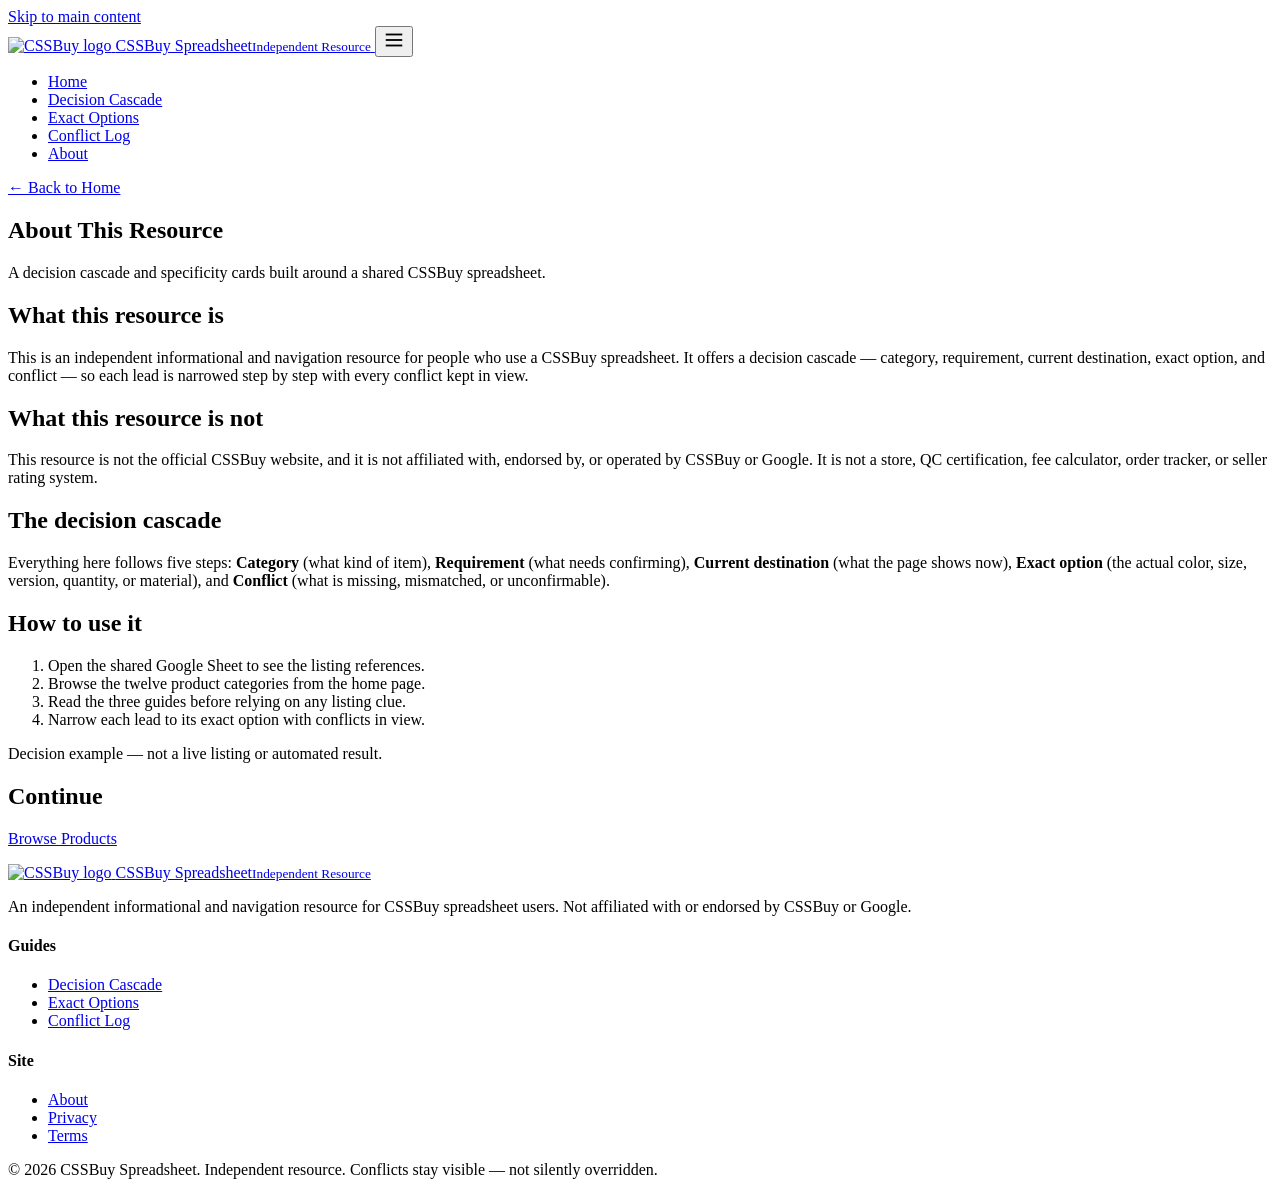
==== about/index.html @ 23446684 "Add about/index.html" ====
<!DOCTYPE html>
<html lang="en">
<head>
  <meta charset="UTF-8">
  <meta name="viewport" content="width=device-width, initial-scale=1.0">
  <title>About | CSSBuy Spreadsheet</title>
  <meta name="description" content="About this independent CSSBuy spreadsheet resource: a decision cascade and specificity cards, not an official CSSBuy service.">
  <link rel="canonical" href="https://repglide.github.io/cssbuy-spreadsheet/about/">
  <link rel="icon" type="image/png" href="../assets/images/favicon.png">
  <link rel="stylesheet" href="../assets/css/styles.css">
  <meta name="robots" content="index, follow">
</head>
<body>
  <a href="#main-content" class="skip-link">Skip to main content</a>

  <header class="site-header">
    <div class="container header-inner">
      <a href="../index.html" class="brand" aria-label="CSSBuy Spreadsheet Home">
        <img src="../assets/images/logo.png" alt="CSSBuy logo" width="34" height="34">
        <span class="brand-name">CSSBuy Spreadsheet<small>Independent Resource</small></span>
      </a>
      <button class="mobile-nav-toggle" aria-expanded="false" aria-label="Toggle navigation menu">
        <svg viewBox="0 0 24 24" fill="none" stroke="currentColor" stroke-width="2" width="22" height="22"><line x1="3" y1="6" x2="21" y2="6"></line><line x1="3" y1="12" x2="21" y2="12"></line><line x1="3" y1="18" x2="21" y2="18"></line></svg>
      </button>
      <nav class="main-nav" aria-label="Primary Navigation">
        <ul>
          <li><a href="../index.html">Home</a></li>
          <li><a href="../decision-cascade-guide/">Decision Cascade</a></li>
          <li><a href="../exact-option-guide/">Exact Options</a></li>
          <li><a href="../conflict-log-guide/">Conflict Log</a></li>
          <li><a href="../about/" class="active">About</a></li>
        </ul>
      </nav>
    </div>
  </header>

  <main id="main-content">
    <section class="page-hero">
      <div class="container">
        <a class="back-link" href="../index.html">← Back to Home</a>
        <h1>About This Resource</h1>
        <p>A decision cascade and specificity cards built around a shared CSSBuy spreadsheet.</p>
      </div>
    </section>

    <div class="article-paper">
      <div class="article-body">
        <h2>What this resource is</h2>
        <p>This is an independent informational and navigation resource for people who use a CSSBuy spreadsheet. It offers a decision cascade — category, requirement, current destination, exact option, and conflict — so each lead is narrowed step by step with every conflict kept in view.</p>

        <h2>What this resource is not</h2>
        <p>This resource is not the official CSSBuy website, and it is not affiliated with, endorsed by, or operated by CSSBuy or Google. It is not a store, QC certification, fee calculator, order tracker, or seller rating system.</p>

        <h2>The decision cascade</h2>
        <p>Everything here follows five steps: <strong>Category</strong> (what kind of item), <strong>Requirement</strong> (what needs confirming), <strong>Current destination</strong> (what the page shows now), <strong>Exact option</strong> (the actual color, size, version, quantity, or material), and <strong>Conflict</strong> (what is missing, mismatched, or unconfirmable).</p>

        <h2>How to use it</h2>
        <ol>
          <li>Open the shared Google Sheet to see the listing references.</li>
          <li>Browse the twelve product categories from the home page.</li>
          <li>Read the three guides before relying on any listing clue.</li>
          <li>Narrow each lead to its exact option with conflicts in view.</li>
        </ol>

        <p class="example-flag">Decision example — not a live listing or automated result.</p>

        <h2>Continue</h2>
        <p><a href="https://repglide.com/?agent=cssbuy" class="btn btn-primary" target="_blank" rel="noopener">Browse Products</a></p>
      </div>
    </div>
  </main>

  <footer class="site-footer">
    <div class="container">
      <div class="footer-grid">
        <div class="footer-brand">
          <a href="../index.html" class="brand" aria-label="CSSBuy Spreadsheet Home">
            <img src="../assets/images/logo.png" alt="CSSBuy logo" width="30" height="30">
            <span class="brand-name">CSSBuy Spreadsheet<small>Independent Resource</small></span>
          </a>
          <p>An independent informational and navigation resource for CSSBuy spreadsheet users. Not affiliated with or endorsed by CSSBuy or Google.</p>
        </div>
        <div class="footer-col">
          <h4>Guides</h4>
          <ul>
            <li><a href="../decision-cascade-guide/">Decision Cascade</a></li>
            <li><a href="../exact-option-guide/">Exact Options</a></li>
            <li><a href="../conflict-log-guide/">Conflict Log</a></li>
          </ul>
        </div>
        <div class="footer-col">
          <h4>Site</h4>
          <ul>
            <li><a href="../about/">About</a></li>
            <li><a href="../privacy/">Privacy</a></li>
            <li><a href="../terms/">Terms</a></li>
          </ul>
        </div>
      </div>
      <div class="footer-bottom">
        <span>&copy; <span id="year">2026</span> CSSBuy Spreadsheet. Independent resource.</span>
        <span>Conflicts stay visible — not silently overridden.</span>
      </div>
    </div>
  </footer>

  <script src="../assets/js/main.js"></script>
</body>
</html>
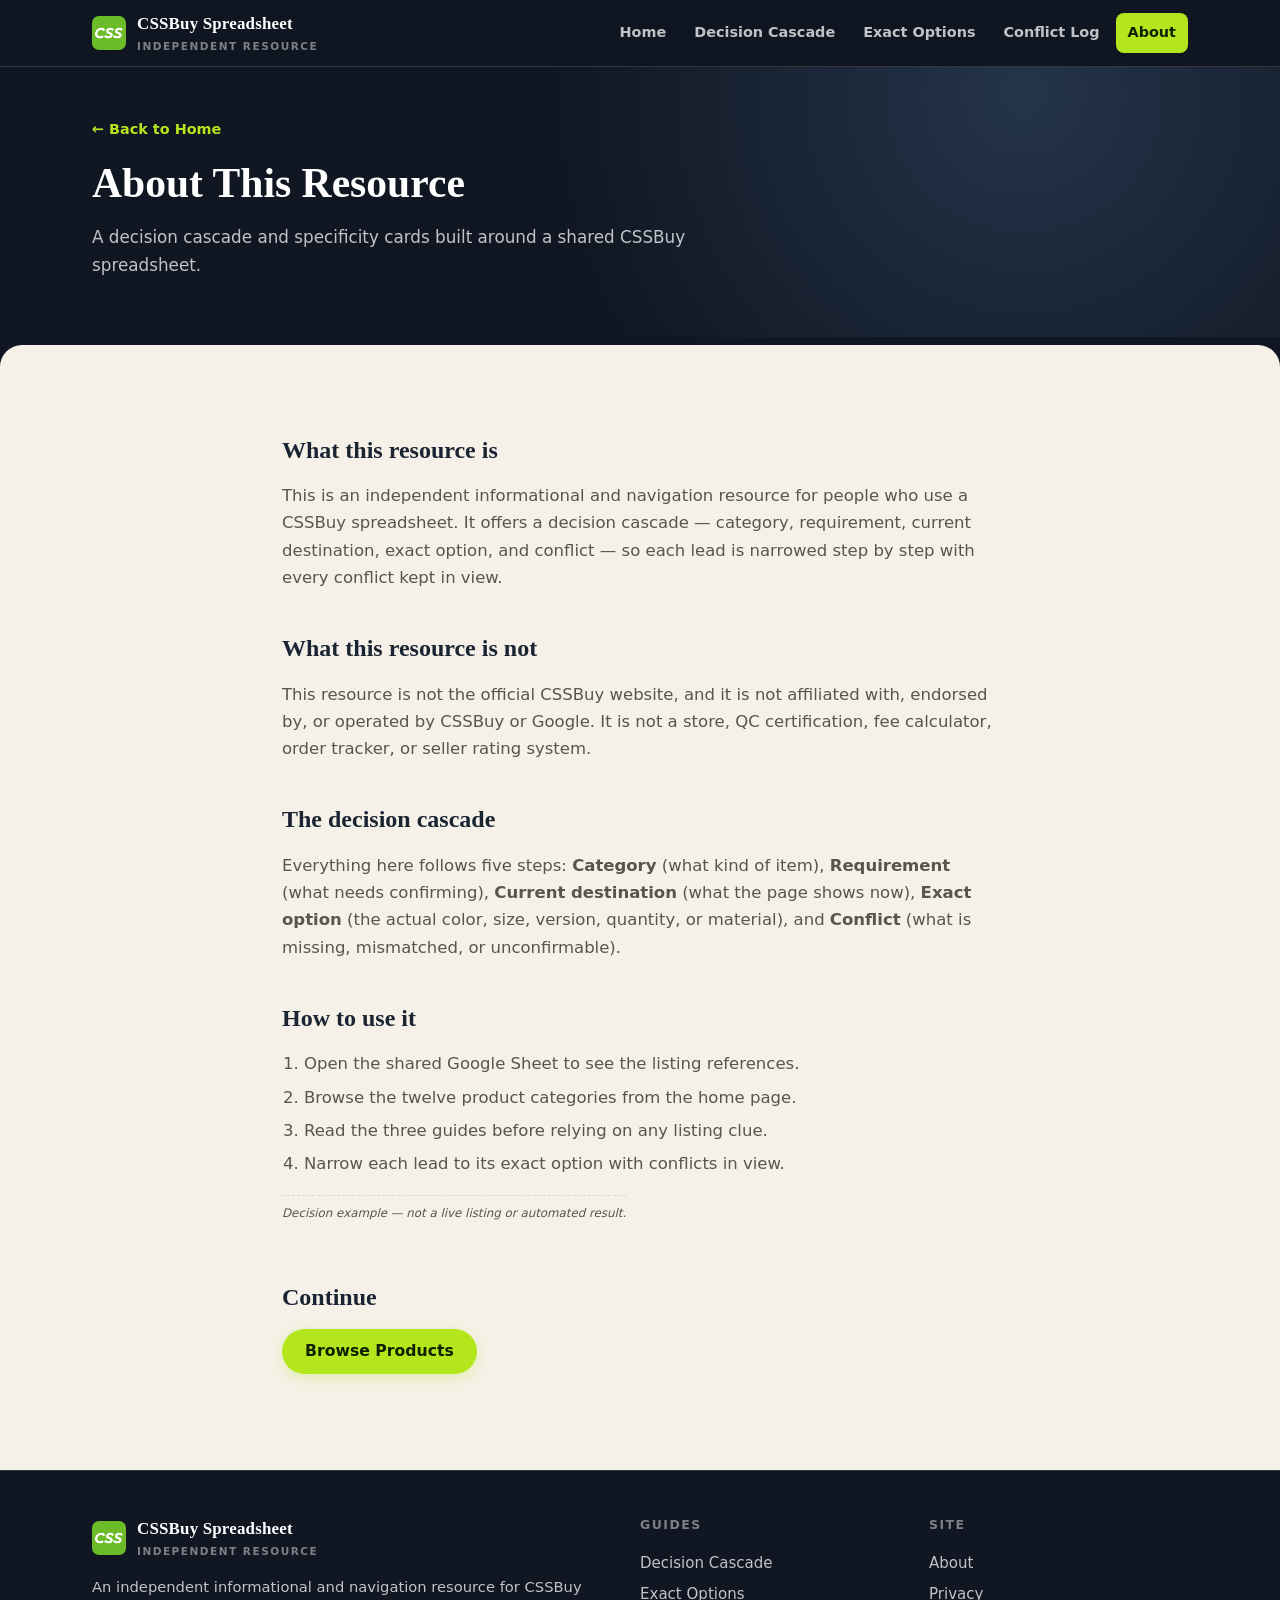
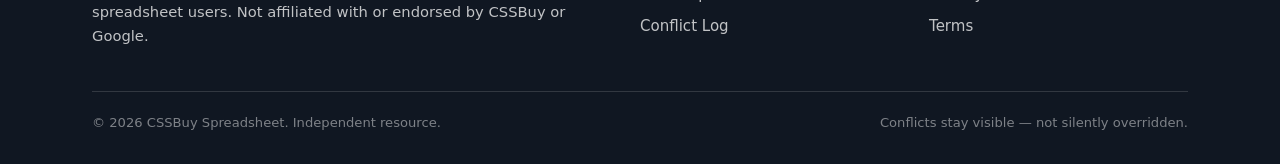
==== commit 918be13e: "Set nofollow noopener on repglide links" ====
--- a/about/index.html
+++ b/about/index.html
@@ -65,7 +65,7 @@
         <p class="example-flag">Decision example — not a live listing or automated result.</p>
 
         <h2>Continue</h2>
-        <p><a href="https://repglide.com/?agent=cssbuy" class="btn btn-primary" target="_blank" rel="noopener">Browse Products</a></p>
+        <p><a href="https://repglide.com/?agent=cssbuy" class="btn btn-primary" target="_blank" rel="nofollow noopener">Browse Products</a></p>
       </div>
     </div>
   </main>
--- a/assets/css/styles.css
+++ b/assets/css/styles.css
@@ -0,0 +1,283 @@
+/* ==========================================================================
+   CSSBuy Spreadsheet — Decision Cascade / Specificity Cards theme
+   Deep ink blue · soft ivory panels · acid lime · coral · electric purple · ice blue
+   ========================================================================== */
+
+:root {
+  /* palette */
+  --inkbg:       #101722;
+  --inkbg-2:     #1A2433;
+  --inkbg-3:     #24344A;
+  --ivory:       #F5F1E8;
+  --ivory-2:     #EDE7D9;
+  --ivory-3:     #E2DAC8;
+  --ink:         #221F1A;
+  --ink-soft:    #5A5449;
+  --ink-faint:   #978F80;
+  --lime:        #B4E61E;
+  --lime-d:      #8FBB14;
+  --lime-s:      #EFF7C9;
+  --coral:       #E85C4A;
+  --coral-d:     #C84533;
+  --coral-s:     #FBE0DB;
+  --purple:      #8A4FE8;
+  --purple-d:    #6F3AC7;
+  --purple-s:    #EAE0FA;
+  --ice:         #5FA8E0;
+  --ice-s:       #DFEFFA;
+  --on-dark:     rgba(255,255,255,0.74);
+  --on-dark-dim: rgba(255,255,255,0.46);
+  --on-dark-line: rgba(255,255,255,0.14);
+  --line:        #E0D9C8;
+  --line-soft:   #EAE3D2;
+
+  /* typography */
+  --serif: Georgia, 'Times New Roman', Times, serif;
+  --sans: system-ui, -apple-system, 'Segoe UI', Roboto, Helvetica, Arial, sans-serif;
+  --mono: ui-monospace, SFMono-Regular, 'SF Mono', Menlo, Consolas, monospace;
+
+  /* geometry */
+  --radius: 14px;
+  --radius-sm: 8px;
+  --container: 1140px;
+  --shadow-sm: 0 1px 2px rgba(16, 23, 34, 0.06), 0 2px 8px rgba(16, 23, 34, 0.07);
+  --shadow-md: 0 4px 14px rgba(16, 23, 34, 0.12), 0 12px 32px rgba(16, 23, 34, 0.10);
+}
+
+* { box-sizing: border-box; }
+html { scroll-behavior: smooth; -webkit-text-size-adjust: 100%; }
+
+body {
+  margin: 0;
+  font-family: var(--sans);
+  font-size: 16.5px;
+  line-height: 1.65;
+  color: var(--ink);
+  background: var(--inkbg);
+  -webkit-font-smoothing: antialiased;
+  text-rendering: optimizeLegibility;
+}
+
+/* ---------- accessibility ---------- */
+.skip-link { position: absolute; left: -9999px; top: 0; background: var(--lime); color: #122000; padding: 10px 16px; z-index: 200; border-radius: 0 0 var(--radius-sm) 0; }
+.skip-link:focus { left: 0; }
+:focus-visible { outline: 3px solid var(--lime); outline-offset: 2px; border-radius: 3px; }
+.visually-hidden { position: absolute !important; width: 1px; height: 1px; margin: -1px; padding: 0; border: 0; overflow: hidden; clip: rect(0 0 0 0); white-space: nowrap; }
+
+/* ---------- layout ---------- */
+.container { max-width: var(--container); margin: 0 auto; padding: 0 22px; }
+
+/* ---------- header (on dark) ---------- */
+.site-header { position: sticky; top: 0; z-index: 100; background: rgba(16, 23, 34, 0.92); backdrop-filter: saturate(140%) blur(8px); border-bottom: 1px solid var(--on-dark-line); }
+.header-inner { display: flex; align-items: center; gap: 20px; height: 66px; }
+.brand { display: flex; align-items: center; gap: 11px; text-decoration: none; color: #fff; }
+.brand img { width: 34px; height: 34px; display: block; border-radius: 7px; }
+.brand-name { font-family: var(--serif); font-weight: 700; font-size: 1.06rem; letter-spacing: 0.01em; }
+.brand-name small { display: block; font-family: var(--sans); font-weight: 600; font-size: 0.66rem; color: var(--on-dark-dim); letter-spacing: 0.14em; text-transform: uppercase; }
+
+.main-nav { margin-left: auto; }
+.main-nav ul { display: flex; align-items: center; gap: 4px; list-style: none; margin: 0; padding: 0; }
+.main-nav a { display: block; padding: 8px 12px; text-decoration: none; color: var(--on-dark); font-weight: 600; font-size: 0.9rem; border-radius: var(--radius-sm); }
+.main-nav a:hover { background: var(--inkbg-2); color: #fff; }
+.main-nav a.active { color: #122000; background: var(--lime); }
+
+.mobile-nav-toggle { display: none; margin-left: auto; width: 44px; height: 44px; border: 1px solid var(--on-dark-line); background: var(--inkbg-2); border-radius: var(--radius-sm); cursor: pointer; color: #fff; }
+.mobile-nav-toggle svg { display: block; margin: 0 auto; }
+
+@media (max-width: 860px) {
+  .main-nav { display: none; }
+  .mobile-nav-toggle { display: block; }
+  .main-nav.open { display: block; position: absolute; left: 0; right: 0; top: 66px; background: var(--inkbg-2); border-bottom: 1px solid var(--on-dark-line); box-shadow: var(--shadow-md); }
+  .main-nav.open ul { flex-direction: column; align-items: stretch; gap: 2px; padding: 8px; }
+  .main-nav.open a { padding: 12px 14px; }
+}
+
+/* ---------- buttons ---------- */
+.btn { display: inline-flex; align-items: center; justify-content: center; gap: 8px; padding: 12px 22px; border-radius: 999px; text-decoration: none; font-weight: 700; font-size: 0.98rem; line-height: 1.2; border: 1.5px solid transparent; transition: transform 0.12s ease, box-shadow 0.12s ease, background 0.12s ease; }
+.btn:active { transform: translateY(1px); }
+.btn-primary { background: var(--lime); color: #122000; box-shadow: 0 4px 14px rgba(180, 230, 30, 0.28); }
+.btn-primary:hover { background: #C3F23A; box-shadow: 0 6px 18px rgba(180, 230, 30, 0.36); }
+.btn-secondary { background: var(--ivory); color: var(--ink); border-color: var(--line); box-shadow: var(--shadow-sm); }
+.btn-secondary:hover { border-color: var(--ink-soft); background: #fff; }
+.btn-ghost-on-dark { background: transparent; color: #fff; border-color: var(--on-dark-line); }
+.btn-ghost-on-dark:hover { border-color: var(--on-dark); }
+.btn-sm { padding: 9px 16px; font-size: 0.88rem; }
+
+/* ---------- hero (on dark) ---------- */
+.hero-section { padding: 56px 0 44px; position: relative; overflow: hidden; background: radial-gradient(circle at 85% 8%, var(--inkbg-3) 0, transparent 45%), radial-gradient(circle at 8% 92%, var(--inkbg-2) 0, transparent 42%); }
+.hero-grid { display: grid; grid-template-columns: 1.05fr 0.95fr; gap: 44px; align-items: center; }
+.hero-badge { display: inline-block; padding: 5px 13px; border-radius: 999px; background: var(--purple-s); color: var(--purple-d); font-weight: 700; font-size: 0.76rem; letter-spacing: 0.08em; text-transform: uppercase; }
+.hero-title { font-family: var(--serif); font-size: clamp(2.05rem, 4.6vw, 3.1rem); line-height: 1.12; color: #fff; margin: 18px 0 16px; font-weight: 700; }
+.hero-title em { font-style: normal; color: var(--lime); }
+.hero-description { font-size: 1.08rem; color: var(--on-dark); max-width: 34em; margin: 0 0 26px; }
+.hero-actions { display: flex; flex-wrap: wrap; gap: 12px; }
+
+/* hero cascade of rule cards */
+.hero-visual { position: relative; }
+.cascade-hero { position: relative; display: flex; align-items: stretch; gap: 14px; }
+.ch-bracket { flex: none; font-family: var(--serif); font-size: 9rem; line-height: 1; color: var(--ice); font-weight: 400; transform: translateY(-6px); }
+.ch-stack { flex: 1; display: flex; flex-direction: column; gap: 8px; }
+.ch-card { border-radius: 7px; padding: 11px 14px; font-family: var(--mono); font-size: 0.78rem; font-weight: 700; letter-spacing: 0.06em; color: var(--ink); background: var(--ivory); border-left: 4px solid var(--ice); }
+.ch-card.ch-req { margin-left: 14px; }
+.ch-card.ch-dest { margin-left: 28px; border-left-color: var(--purple); }
+.ch-card.ch-exact { margin-left: 42px; border-left-color: var(--purple); background: var(--purple-s); }
+.ch-conflict { position: absolute; right: -6px; bottom: -8px; background: var(--coral); color: #fff; border-radius: 7px; padding: 9px 12px; font-family: var(--mono); font-size: 0.74rem; font-weight: 800; letter-spacing: 0.06em; box-shadow: var(--shadow-md); transform: rotate(2deg); }
+
+@media (max-width: 860px) {
+  .hero-grid { grid-template-columns: 1fr; gap: 28px; }
+  .hero-section { padding-top: 34px; }
+  .ch-bracket { font-size: 6rem; }
+}
+
+/* ---------- ivory content sheet ---------- */
+.desk-paper { background: var(--ivory); border-radius: 26px 26px 0 0; padding: 8px 0 20px; margin-top: 8px; }
+
+/* ---------- section scaffolding ---------- */
+.section { padding: 46px 0; }
+.section-alt { background: var(--ivory-2); }
+.section-header { max-width: 680px; margin: 0 auto 34px; text-align: center; }
+.eyebrow { display: inline-block; font-size: 0.76rem; font-weight: 700; letter-spacing: 0.14em; text-transform: uppercase; color: var(--purple-d); }
+.section-title { font-family: var(--serif); font-size: clamp(1.6rem, 3.4vw, 2.15rem); color: var(--inkbg-2); margin: 10px 0 12px; line-height: 1.2; }
+.section-lead { color: var(--ink-soft); font-size: 1.02rem; margin: 0; }
+
+/* ---------- category grid (rule statement blocks) ---------- */
+.categories-section { padding-top: 10px; }
+.cat-grid { display: grid; grid-template-columns: repeat(4, 1fr); gap: 14px; }
+.cat-card {
+  position: relative; display: flex; flex-direction: column; gap: 9px;
+  background: #fff; border: 1px solid var(--line); border-radius: var(--radius);
+  padding: 15px 16px 14px; text-decoration: none; color: var(--ink);
+  box-shadow: var(--shadow-sm); transition: transform 0.14s ease, box-shadow 0.14s ease, border-color 0.14s ease;
+}
+.cat-card:hover { transform: translateY(-3px); box-shadow: var(--shadow-md); border-color: var(--lime-d); }
+.cat-top { display: flex; align-items: center; justify-content: space-between; }
+.cat-rule { font-family: var(--mono); font-size: 0.72rem; font-weight: 800; letter-spacing: 0.06em; color: var(--ink-faint); }
+.cat-icon { width: 28px; height: 28px; color: var(--purple-d); }
+.cat-icon svg { width: 100%; height: 100%; }
+.cat-name { font-weight: 700; color: var(--inkbg-2); font-size: 0.97rem; line-height: 1.3; }
+.cat-card .cat-arrow { margin-top: auto; font-size: 0.8rem; font-weight: 700; color: var(--lime-d); }
+.cat-card::after { content: ""; position: absolute; left: 0; top: 10px; bottom: 10px; width: 3px; background: var(--ice); border-radius: 0 3px 3px 0; opacity: 0.7; }
+
+@media (max-width: 900px) {
+  .cat-grid { grid-template-columns: repeat(2, 1fr); gap: 12px; }
+  .cat-card { padding: 13px 13px 12px; }
+}
+
+/* ---------- decision cascade module ---------- */
+.cascade { display: flex; align-items: stretch; gap: 0; max-width: 980px; margin: 0 auto; }
+.cascade-step { flex: 1; display: flex; flex-direction: column; align-items: center; text-align: center; gap: 8px; padding: 0 6px; }
+.cascade-dot { width: 40px; height: 40px; border-radius: 50%; display: grid; place-items: center; font-family: var(--mono); font-weight: 800; font-size: 0.8rem; color: #fff; }
+.cascade-step[data-c="1"] .cascade-dot { background: var(--ice); }
+.cascade-step[data-c="2"] .cascade-dot { background: var(--inkbg-3); }
+.cascade-step[data-c="3"] .cascade-dot { background: var(--purple); }
+.cascade-step[data-c="4"] .cascade-dot { background: var(--purple-d); }
+.cascade-step[data-c="5"] .cascade-dot { background: var(--coral); }
+.cascade-label { font-weight: 700; color: var(--inkbg-2); font-size: 0.9rem; }
+.cascade-desc { color: var(--ink-soft); font-size: 0.82rem; }
+.cascade-arrow { flex: none; align-self: center; color: var(--lime-d); font-size: 1.35rem; font-weight: 800; padding: 0 1px; }
+@media (max-width: 760px) {
+  .cascade { flex-direction: column; gap: 0; }
+  .cascade-step { flex-direction: row; align-items: center; text-align: left; gap: 12px; padding: 8px 0; }
+  .cascade-arrow { transform: rotate(90deg); align-self: center; }
+}
+
+/* ---------- signatures ---------- */
+.rule-number { display: inline-block; font-family: var(--mono); font-size: 0.68rem; font-weight: 800; letter-spacing: 0.08em; padding: 3px 8px; border-radius: 5px; background: var(--ivory-2); color: var(--ink-soft); border: 1px solid var(--line); }
+.override-chip { display: inline-block; font-family: var(--mono); font-size: 0.66rem; font-weight: 800; letter-spacing: 0.08em; text-transform: uppercase; padding: 3px 8px; border-radius: 5px; background: var(--coral-s); color: var(--coral-d); }
+.exception-flag { display: inline-block; font-family: var(--mono); font-size: 0.66rem; font-weight: 800; letter-spacing: 0.08em; text-transform: uppercase; padding: 3px 8px; border-radius: 5px; background: var(--purple-s); color: var(--purple-d); }
+.nested-panel { border: 1px solid var(--line); border-radius: var(--radius); background: #fff; padding: 14px 16px; margin: 10px 0; }
+.nested-panel .np-title { font-family: var(--mono); font-size: 0.7rem; font-weight: 800; letter-spacing: 0.08em; text-transform: uppercase; color: var(--ink-faint); margin-bottom: 6px; }
+
+.open-note { display: inline-flex; align-items: center; gap: 9px; padding: 10px 14px; border: 1px dashed var(--coral); border-radius: var(--radius-sm); background: var(--coral-s); color: #8A2E20; font-weight: 600; font-size: 0.92rem; margin: 10px 0; }
+.open-note .qmark { flex: none; width: 24px; height: 24px; border-radius: 50%; background: var(--coral); color: #fff; display: grid; place-items: center; font-weight: 800; }
+
+.example-flag { display: inline-block; margin-top: 14px; font-size: 0.74rem; color: var(--ink-faint); font-style: italic; border-top: 1px dashed var(--line); padding-top: 8px; }
+
+/* ---------- duo grid ---------- */
+.duo-grid { display: grid; grid-template-columns: 1fr 1fr; gap: 14px; }
+.duo-col { background: #fff; border: 1px solid var(--line); border-radius: var(--radius); padding: 20px 22px; }
+.duo-col h3 { margin: 0 0 10px; font-size: 1.02rem; display: flex; align-items: center; gap: 9px; color: var(--inkbg-2); }
+.duo-col ul { margin: 0; padding-left: 18px; color: var(--ink-soft); font-size: 0.94rem; }
+.duo-col ul li { margin: 6px 0; }
+.duo-col .mark { flex: none; width: 22px; height: 22px; border-radius: 5px; display: grid; place-items: center; font-size: 0.78rem; color: #fff; font-family: var(--mono); }
+.duo-col.is-a .mark { background: var(--purple); }
+.duo-col.is-b .mark { background: var(--coral); }
+@media (max-width: 720px) { .duo-grid { grid-template-columns: 1fr; } }
+
+/* ---------- exception log / no silent overrides ---------- */
+.log-list { list-style: none; margin: 0; padding: 0; max-width: 760px; margin-inline: auto; }
+.log-list li { display: flex; gap: 14px; align-items: flex-start; padding: 14px 16px; margin: 10px 0; background: #fff; border: 1px solid var(--line); border-radius: var(--radius); box-shadow: var(--shadow-sm); }
+.log-list .log-flag { flex: none; width: 30px; height: 30px; border-radius: 50%; display: grid; place-items: center; color: #fff; font-weight: 800; font-size: 0.8rem; font-family: var(--mono); background: var(--coral); }
+.log-list p { margin: 0; color: var(--ink-soft); font-size: 0.96rem; }
+.log-list strong { color: var(--inkbg-2); }
+
+/* ---------- guide entry cards ---------- */
+.guide-grid { display: grid; grid-template-columns: repeat(3, 1fr); gap: 16px; }
+.guide-card { display: flex; flex-direction: column; background: #fff; border: 1px solid var(--line); border-radius: var(--radius); padding: 24px 22px; text-decoration: none; color: var(--ink); box-shadow: var(--shadow-sm); transition: transform 0.14s ease, box-shadow 0.14s ease; }
+.guide-card:hover { transform: translateY(-3px); box-shadow: var(--shadow-md); }
+.guide-card .guide-num { font-family: var(--mono); font-size: 0.78rem; color: var(--purple-d); letter-spacing: 0.1em; }
+.guide-card h3 { font-family: var(--serif); font-size: 1.24rem; color: var(--inkbg-2); margin: 8px 0 10px; }
+.guide-card p { color: var(--ink-soft); font-size: 0.95rem; margin: 0 0 16px; }
+.guide-card .guide-cta { margin-top: auto; font-weight: 700; color: var(--lime-d); font-size: 0.9rem; }
+@media (max-width: 900px) { .guide-grid { grid-template-columns: 1fr; } }
+
+/* ---------- FAQ ---------- */
+.faq-list { max-width: 760px; margin: 0 auto; }
+details.faq-item { background: #fff; border: 1px solid var(--line); border-radius: var(--radius); margin: 10px 0; box-shadow: var(--shadow-sm); overflow: hidden; }
+details.faq-item summary { cursor: pointer; list-style: none; padding: 16px 20px; font-weight: 700; color: var(--inkbg-2); display: flex; align-items: center; justify-content: space-between; gap: 14px; }
+details.faq-item summary::-webkit-details-marker { display: none; }
+details.faq-item summary::after { content: "+"; font-size: 1.5rem; font-weight: 400; color: var(--lime-d); line-height: 1; }
+details.faq-item[open] summary::after { content: "–"; }
+.faq-item .faq-body { padding: 0 20px 18px; color: var(--ink-soft); font-size: 0.96rem; }
+.faq-item .faq-body p { margin: 0 0 10px; }
+
+/* ---------- final CTA ---------- */
+.final-cta { background: var(--inkbg-2); color: #fff; border-radius: 20px; padding: 44px 40px; text-align: center; position: relative; overflow: hidden; }
+.final-cta::before { content: ""; position: absolute; inset: 0; opacity: 0.35; background: radial-gradient(circle at 15% 20%, var(--lime) 0, transparent 40%), radial-gradient(circle at 85% 80%, var(--purple) 0, transparent 40%); }
+.final-cta h2 { font-family: var(--serif); font-size: clamp(1.5rem, 3.2vw, 2.1rem); margin: 0 0 12px; position: relative; }
+.final-cta p { color: rgba(255,255,255,0.82); max-width: 30em; margin: 0 auto 24px; position: relative; }
+.final-cta .btn-primary { position: relative; }
+
+/* ---------- footer (on dark) ---------- */
+.site-footer { background: var(--inkbg); color: var(--on-dark); padding: 44px 0 30px; border-top: 1px solid var(--on-dark-line); }
+.footer-grid { display: grid; grid-template-columns: 2fr 1fr 1fr; gap: 30px; }
+.footer-brand p { color: var(--on-dark); font-size: 0.92rem; max-width: 34em; }
+.footer-brand .brand { color: #fff; }
+.footer-col h4 { font-size: 0.78rem; letter-spacing: 0.12em; text-transform: uppercase; color: var(--on-dark-dim); margin: 0 0 12px; }
+.footer-col ul { list-style: none; margin: 0; padding: 0; }
+.footer-col a { color: var(--on-dark); text-decoration: none; font-size: 0.94rem; line-height: 2.1; }
+.footer-col a:hover { color: #fff; }
+.footer-bottom { margin-top: 28px; padding-top: 20px; border-top: 1px solid var(--on-dark-line); font-size: 0.82rem; color: var(--on-dark-dim); display: flex; flex-wrap: wrap; gap: 8px 20px; justify-content: space-between; }
+@media (max-width: 720px) { .footer-grid { grid-template-columns: 1fr; } }
+
+/* ---------- article / guide pages ---------- */
+.page-hero { background: radial-gradient(circle at 80% 10%, var(--inkbg-3) 0, transparent 45%), var(--inkbg); color: #fff; padding: 48px 0 40px; position: relative; overflow: hidden; }
+.page-hero .container { position: relative; }
+.page-hero h1 { font-family: var(--serif); font-size: clamp(1.8rem, 4vw, 2.6rem); margin: 12px 0 12px; line-height: 1.15; color: #fff; }
+.page-hero p { color: var(--on-dark); max-width: 40em; font-size: 1.05rem; }
+
+.article-paper { background: var(--ivory); border-radius: 22px 22px 0 0; margin-top: 8px; padding: 8px 0 20px; }
+.article-body { max-width: 760px; margin: 0 auto; padding: 40px 22px 60px; }
+.article-body h2 { font-family: var(--serif); font-size: 1.5rem; color: var(--inkbg-2); margin: 38px 0 12px; }
+.article-body h3 { font-size: 1.12rem; color: var(--inkbg-2); margin: 26px 0 8px; }
+.article-body p { color: var(--ink-soft); margin: 0 0 16px; }
+.article-body ul, .article-body ol { color: var(--ink-soft); margin: 0 0 18px; padding-left: 22px; }
+.article-body li { margin: 6px 0; }
+.article-body blockquote { margin: 22px 0; padding: 16px 20px; background: var(--ivory-2); border-left: 4px solid var(--purple); border-radius: 0 var(--radius-sm) var(--radius-sm) 0; color: var(--ink-soft); font-family: var(--serif); font-size: 1.06rem; }
+
+.back-link { display: inline-flex; align-items: center; gap: 6px; color: var(--lime); font-weight: 700; text-decoration: none; font-size: 0.9rem; margin-bottom: 6px; }
+.back-link:hover { text-decoration: underline; }
+
+/* legal pages */
+.legal-body { max-width: 720px; margin: 0 auto; padding: 40px 22px 60px; }
+.legal-body h1 { font-family: var(--serif); color: var(--inkbg-2); font-size: 2rem; margin: 0 0 6px; }
+.legal-body .legal-date { color: var(--ink-faint); font-size: 0.85rem; margin-bottom: 24px; }
+.legal-body h2 { font-family: var(--serif); font-size: 1.25rem; color: var(--inkbg-2); margin: 28px 0 8px; }
+.legal-body p, .legal-body li { color: var(--ink-soft); }
+.legal-body ul { padding-left: 22px; }
+
+/* 404 */
+.notfound { text-align: center; padding: 70px 22px 80px; }
+.notfound .big { font-family: var(--serif); font-size: clamp(4rem, 14vw, 7rem); color: var(--inkbg-2); margin: 0; line-height: 1; }
+.notfound h1 { font-family: var(--serif); color: var(--inkbg-2); margin: 8px 0 12px; }
+.notfound p { color: var(--ink-soft); max-width: 30em; margin: 0 auto 24px; }
